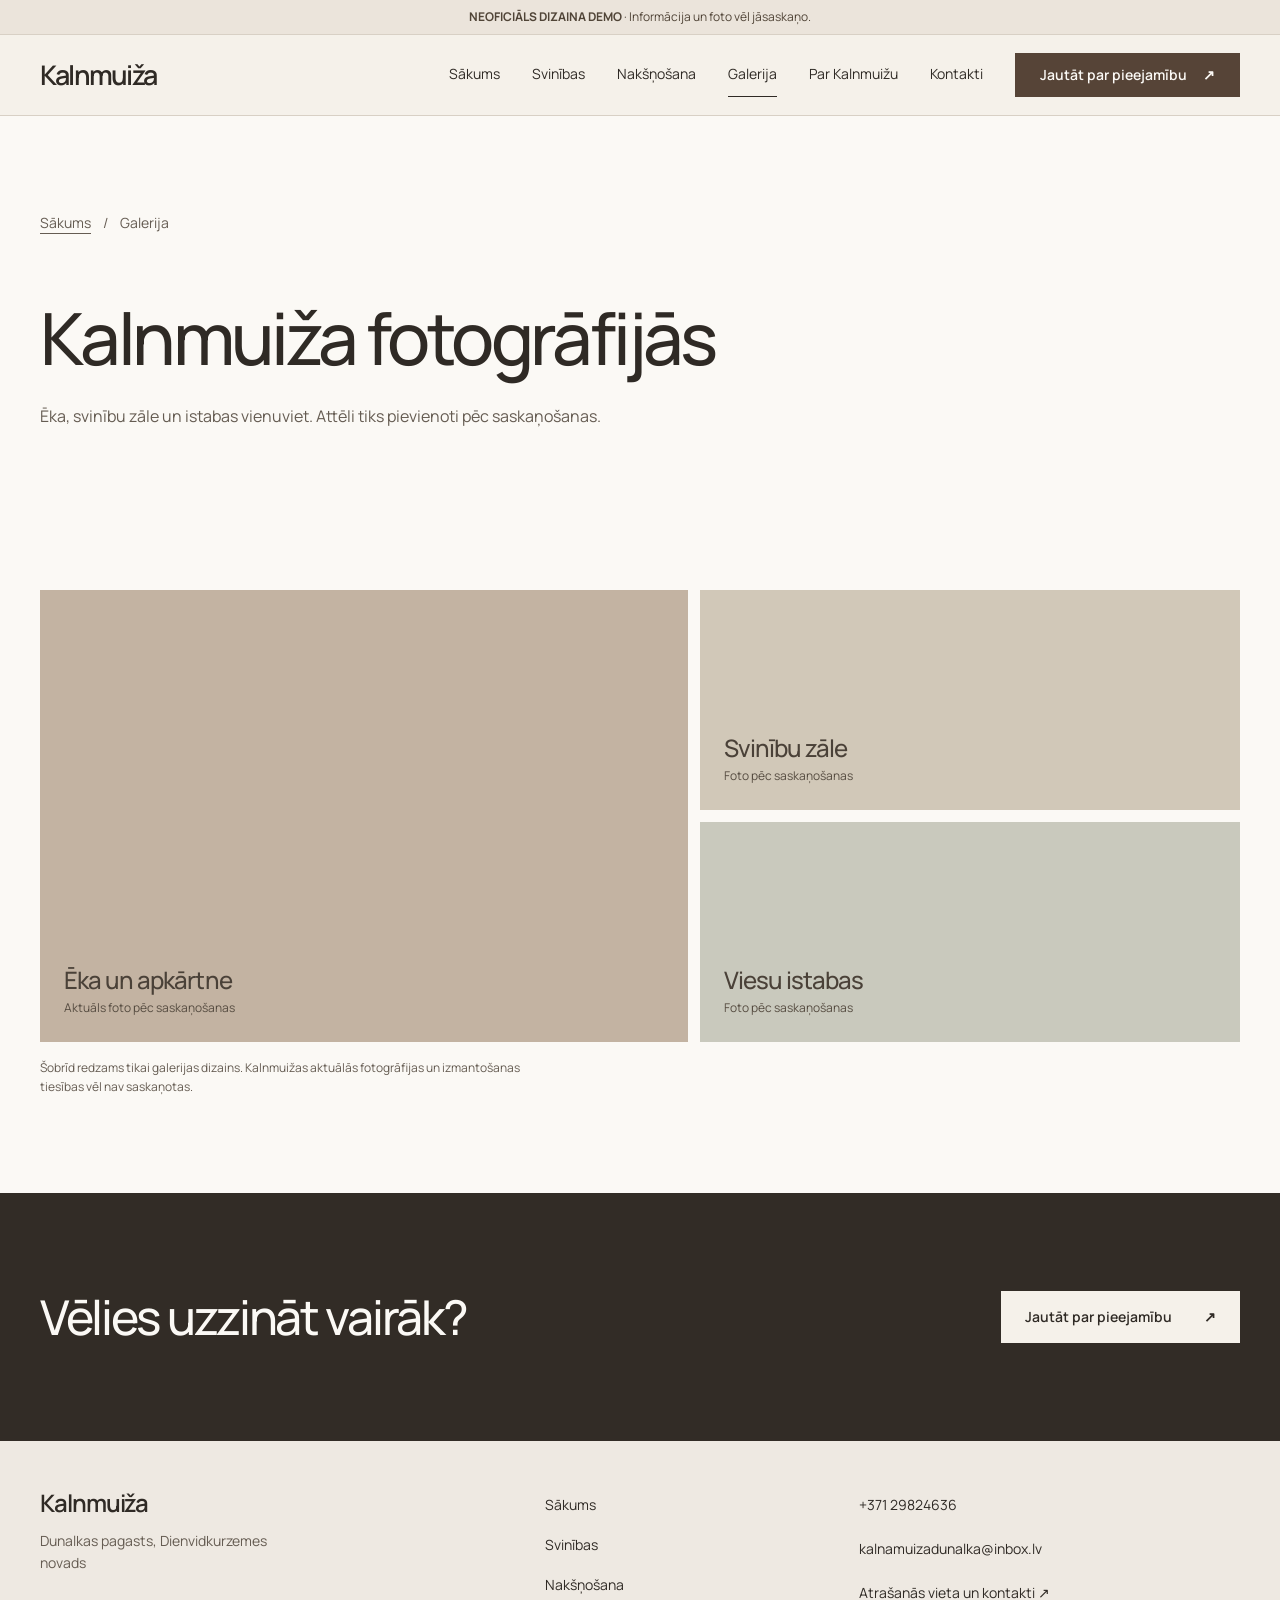
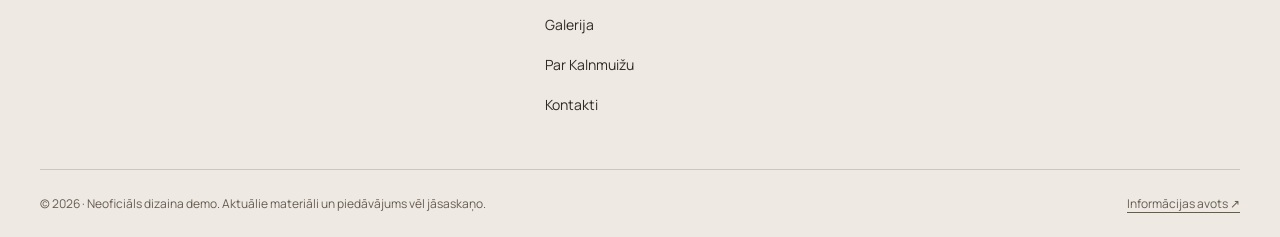
==== galerija.html @ 9407fae7 "feat: add clear Kalnmuiza galerija.html interior page" ====
<!doctype html>
<html lang="lv">
<head>
  <meta charset="utf-8">
  <meta name="viewport" content="width=device-width, initial-scale=1">
  <meta name="theme-color" content="#f5f1ea">
  <meta name="robots" content="noindex,nofollow">
  <meta name="description" content="Kalnmuižas fotogrāfiju galerijas demo izkārtojums.">
  <title>Galerija | Kalnmuiža — Neoficiāls demo</title>
  <link rel="preconnect" href="https://fonts.googleapis.com">
  <link rel="preconnect" href="https://fonts.gstatic.com" crossorigin>
  <link href="https://fonts.googleapis.com/css2?family=Manrope:wght@400;500;600;700&display=swap" rel="stylesheet">
  <link rel="stylesheet" href="styles.css">
</head>
<body>
  <a class="skip-link" href="#saturs">Pāriet uz saturu</a>
  <div class="demo-banner" role="note"><strong>NEOFICIĀLS DIZAINA DEMO</strong> · Informācija un foto vēl jāsaskaņo.</div>
  <header class="header">
    <div class="wrap header-in">
      <a class="brand" href="index.html" aria-label="Kalnmuiža — sākumlapa"><span class="brand-wordmark">Kalnmuiža</span></a>
      <nav class="header-nav" aria-label="Galvenā navigācija">
        <ul>
          <li><a href="index.html">Sākums</a></li>
          <li><a href="svinibas.html">Svinības</a></li>
          <li><a href="naksnosana.html">Nakšņošana</a></li>
          <li><a href="galerija.html" aria-current="page">Galerija</a></li>
          <li><a href="index.html#par-vietu">Par Kalnmuižu</a></li>
          <li><a href="kontakti.html">Kontakti</a></li>
          <li><a class="nav-contact" href="kontakti.html">Jautāt par pieejamību <span aria-hidden="true">↗</span></a></li>
        </ul>
      </nav>
      <div class="mobile-actions">
        <a class="mobile-call" href="tel:+37129824636" aria-label="Zvanīt uz Kalnmuižu">Zvanīt ↗</a>
        <details class="menu">
          <summary aria-label="Atvērt navigācijas izvēlni">Izvēlne</summary>
          <nav class="mobile-links" aria-label="Mobilā navigācija">
            <ul><li><a href="index.html">Sākums</a></li><li><a href="svinibas.html">Svinības</a></li><li><a href="naksnosana.html">Nakšņošana</a></li><li><a href="galerija.html" aria-current="page">Galerija</a></li><li><a href="index.html#par-vietu">Par Kalnmuižu</a></li><li><a href="kontakti.html">Kontakti</a></li></ul>
          </nav>
        </details>
      </div>
    </div>
  </header>
  <main id="saturs">
    <section class="page-intro" aria-labelledby="gallery-title"><div class="wrap">
      <nav class="breadcrumbs" aria-label="Lapas ceļš"><a href="index.html">Sākums</a><span aria-hidden="true">/</span><span aria-current="page">Galerija</span></nav>
      <h1 id="gallery-title">Kalnmuiža fotogrāfijās</h1>
      <p>Ēka, svinību zāle un istabas vienuviet. Attēli tiks pievienoti pēc saskaņošanas.</p>
    </div></section>
    <section class="section photo-gallery-page" aria-label="Galerijas izkārtojums"><div class="wrap">
      <div class="page-gallery-grid">
        <figure class="gallery-frame gallery-frame--large"><figcaption><strong>Ēka un apkārtne</strong><span>Aktuāls foto pēc saskaņošanas</span></figcaption></figure>
        <figure class="gallery-frame gallery-frame--hall"><figcaption><strong>Svinību zāle</strong><span>Foto pēc saskaņošanas</span></figcaption></figure>
        <figure class="gallery-frame gallery-frame--rooms"><figcaption><strong>Viesu istabas</strong><span>Foto pēc saskaņošanas</span></figcaption></figure>
      </div>
      <p class="gallery-note">Šobrīd redzams tikai galerijas dizains. Kalnmuižas aktuālās fotogrāfijas un izmantošanas tiesības vēl nav saskaņotas.</p>
    </div></section>
    <section class="home-final" aria-label="Saziņa par pieejamību">
      <div class="wrap home-final-inner">
        <h2 class="heading">Vēlies uzzināt vairāk?</h2>
        <a class="cta" href="kontakti.html">Jautāt par pieejamību <span aria-hidden="true">↗</span></a>
      </div>
    </section>
  </main>
  <footer class="site-footer">
    <div class="wrap">
      <div class="footer">
        <div class="footer-brand"><strong>Kalnmuiža</strong><span>Dunalkas pagasts, Dienvidkurzemes novads</span></div>
        <nav class="footer-nav" aria-label="Kājenes navigācija">
          <ul><li><a href="index.html">Sākums</a></li><li><a href="svinibas.html">Svinības</a></li><li><a href="naksnosana.html">Nakšņošana</a></li><li><a href="galerija.html" aria-current="page">Galerija</a></li><li><a href="index.html#par-vietu">Par Kalnmuižu</a></li><li><a href="kontakti.html">Kontakti</a></li></ul>
        </nav>
        <div class="footer-info">
          <a href="tel:+37129824636">+371 29824636</a>
          <a href="mailto:kalnamuizadunalka@inbox.lv">kalnamuizadunalka@inbox.lv</a>
          <a href="kontakti.html">Atrašanās vieta un kontakti ↗</a>
        </div>
      </div>
      <div class="legal-row"><span>© 2026 · Neoficiāls dizaina demo. Aktuālie materiāli un piedāvājums vēl jāsaskaņo.</span><a href="https://www.dienvidkurzeme.travel/visainfo/item/aizputes-apkartne/naktsmitnes-aizpute/viesu-nams-kalnmuiza-3/" target="_blank" rel="noopener noreferrer">Informācijas avots ↗</a></div>
    </div>
  </footer>
  <script>
  (() => {
    const menu=document.querySelector('.menu');
    if(!menu)return;
    menu.querySelectorAll('a').forEach(a=>a.addEventListener('click',()=>{menu.open=false;}));
    document.addEventListener('keydown',e=>{if(e.key==='Escape'&&menu.open){menu.open=false;menu.querySelector('summary')?.focus();}});
    document.addEventListener('click',e=>{if(menu.open&&!menu.contains(e.target))menu.open=false;});
  })();
  </script>
</body>
</html>
---- styles.css ----
/* KESTREL VISUAL DIRECTION v1.1 — Kalnmuiža project-specific design system.
     LOCKED: Heritage Editorial, KARLE-inspired full-width hero, primary CTA.
     Type: 72/48/30/16 desktop, 40/32/24/16 mobile.
     Spacing: 4/8 px base, 1280 px container, 40/20 px gutters, 96/64 px sections.
     One coherent cascade, not incremental override patches. */
  :root {
    --cream:#f5f1ea;
    --paper:#fbf9f5;
    --stone:#ded4c7;
    --ink:#2f2a25;
    --muted:#655c52;
    --brown:#564437;
    --line:#d8d0c5;
    --forest:#40473e;
    --heading-font:"Manrope",Arial,Helvetica,sans-serif;
    --sans:"Manrope",Arial,Helvetica,sans-serif;
    --container:1280px;
    --page-pad:40px;
    --section-pad:96px;
    --h1:72px;
    --h2:48px;
    --h3:30px;
    --body:16px;
    --secondary:14px;
    --label:12px;
    --s1:4px;--s2:8px;--s3:12px;--s4:16px;
    --s6:24px;--s8:32px;--s10:40px;--s12:48px;
    --s16:64px;--s20:80px;--s24:96px;--s30:120px;
    --header-height:80px;
  }

  /* Foundations */
  *,*::before,*::after {box-sizing:border-box;}
  html {scroll-behavior:smooth;}
  body {margin:0;background:var(--cream);color:var(--ink);font:400 var(--body)/1.6 var(--sans);-webkit-font-smoothing:antialiased;}
  h1,h2,h3,p,figure {margin:0;}
  a {color:inherit;text-decoration:none;}
  button,summary {font:inherit;}
  a:focus-visible,summary:focus-visible {outline:2px solid #b08c66;outline-offset:4px;}
  ::selection {background:#decbb5;color:var(--ink);}
  .wrap {width:100%;max-width:var(--container);margin-inline:auto;padding-inline:var(--page-pad);}
  .section {padding-block:var(--section-pad);}
  main section[id] {scroll-margin-top:calc(var(--header-height) + var(--s4));}
  .skip-link {position:fixed;top:-100px;left:var(--s4);z-index:50;background:var(--paper);padding:var(--s3) var(--s4);font-size:var(--secondary);}
  .skip-link:focus {top:var(--s4);}
  .demo-banner {padding:var(--s2) var(--s4);text-align:center;background:#ebe4db;color:#504437;border-bottom:1px solid var(--line);font-size:12px;line-height:1.5;letter-spacing:0;}

  /* Header: clear logo, compact nav, one main action. */
  .header {position:sticky;top:0;z-index:15;background:var(--cream);border-bottom:1px solid var(--line);}
  .header-in {min-height:var(--header-height);display:flex;align-items:center;justify-content:space-between;gap:var(--s6);}
  .brand {display:inline-flex;align-items:center;min-width:0;flex-shrink:0;}
  .brand-wordmark {font:600 27px/1.1 var(--heading-font);letter-spacing:-.065em;white-space:nowrap;}
  .header-nav {font-size:var(--secondary);}
  .header-nav ul {display:flex;align-items:center;gap:var(--s8);list-style:none;margin:0;padding:0;}
  .header-nav li {display:flex;align-items:center;}
  .header-nav a {display:inline-flex;align-items:center;min-height:44px;white-space:nowrap;border-bottom:1px solid transparent;}
  .header-nav a:not(.nav-contact):hover,.header-nav a[aria-current="page"] {border-bottom-color:var(--ink);}
  .header-nav .header-phone {font-size:13px;}
  .nav-contact {padding:var(--s2) var(--s6);gap:var(--s4);border:1px solid var(--brown)!important;background:var(--brown);color:var(--paper);font-weight:600;transition:background .18s,color .18s;}
  .nav-contact:hover {color:var(--paper);background:var(--ink);border-color:var(--ink)!important;}
  .mobile-actions {display:none;align-items:center;gap:var(--s2);}
  .mobile-call {display:inline-flex;align-items:center;justify-content:center;min-height:44px;padding:var(--s2) var(--s3);background:var(--brown);color:var(--paper);font-size:var(--secondary);font-weight:600;}
  .menu {display:none;position:relative;}
  .menu summary {display:flex;align-items:center;min-height:44px;padding:var(--s2) var(--s3);font-size:var(--secondary);list-style:none;border:1px solid var(--line);cursor:pointer;}
  .menu summary::-webkit-details-marker {display:none;}
  .mobile-links {position:absolute;top:calc(100% + var(--s2));right:0;width:min(260px,calc(100vw - 40px));background:var(--paper);border:1px solid var(--line);box-shadow:0 16px 32px #2f2a2522;padding:var(--s2);}
  .mobile-links ul,.footer-nav ul {list-style:none;margin:0;padding:0;}
  .mobile-links a {display:flex;align-items:center;min-height:44px;padding:var(--s2) var(--s3);font-size:var(--secondary);}
  .mobile-links a:hover {background:var(--cream);}

  /* Hero: KARLE-inspired strong full-bleed composition, but warm Kalnmuiža heritage character. */
  .hero {position:relative;display:flex;align-items:flex-end;min-height:clamp(590px,78svh,790px);overflow:hidden;background:#49433b;color:#fffaf1;}
  .hero-inner {padding-block:var(--s24) var(--s30);}
  .hero-copy {max-width:720px;}
  .hero-kicker {margin-bottom:var(--s6);font-size:var(--secondary);line-height:1.5;letter-spacing:.02em;color:#e6dbcf;}
  .hero h1 {max-width:780px;margin-bottom:var(--s8);font:500 var(--h1)/1.09 var(--heading-font);letter-spacing:-.05em;text-wrap:balance;}
  .cta {display:inline-flex;align-items:center;justify-content:space-between;gap:var(--s8);min-height:52px;padding:var(--s3) var(--s6);background:var(--cream);color:var(--ink);font-size:var(--secondary);font-weight:600;transition:background .18s;}
  .cta:hover {background:#e4d6c6;}
  .hero-photo-label {position:absolute;right:var(--page-pad);bottom:var(--s6);max-width:270px;text-align:right;font-size:var(--label);line-height:1.5;color:#e9ded0;}
  .hero-photo-label span {display:block;margin-bottom:var(--s1);font-size:var(--label);font-weight:600;letter-spacing:.04em;}

  /* Shared typography */
  .heading {font:500 var(--h2)/1.16 var(--heading-font);letter-spacing:-.048em;text-wrap:balance;}
  .eyebrow {font-size:var(--label);line-height:1.4;letter-spacing:.05em;font-weight:600;color:#765d47;}
  .body-copy {max-width:65ch;font-size:var(--body);line-height:1.65;color:var(--muted);}

  /* About: short editorial introduction with independent left label and story. */
  .about {display:grid;grid-template-columns:minmax(160px,.32fr) minmax(0,1fr);gap:var(--s16);align-items:start;}
  .about-section {background:#ede8e0;}
  .about-label {padding-top:var(--s2);}
  .about-link {margin-top:var(--s6);}

  .about-copy {max-width:720px;}
  .about .heading {margin-bottom:var(--s6);}
  .small-rule {display:none;}

  /* Services: KARLE-inspired editorial row cadence; no decorative cards. */
  .places {background:var(--paper);}
  .places-head {margin-bottom:var(--s12);}
  .places-head .heading {max-width:800px;}
  .feature {display:grid;grid-template-columns:minmax(0,1.14fr) minmax(0,.86fr);gap:var(--s16);align-items:center;padding-block:var(--s12);border-top:1px solid var(--line);}
  .feature--reversed {grid-template-columns:minmax(0,.86fr) minmax(0,1.14fr);border-bottom:1px solid var(--line);}
  .feature--reversed .feature-media {grid-column:2;grid-row:1;}
  .feature--reversed .feature-copy {grid-column:1;grid-row:1;}
  .feature-media {position:relative;min-width:0;aspect-ratio:1.54;background:#cfc1ae;}
  .feature--reversed .feature-media {aspect-ratio:1.50;background:#d4cfc5;}
  .feature-media .placeholder {position:absolute;left:var(--s8);bottom:var(--s8);max-width:calc(100% - 64px);text-align:left;color:#584c40;}
  .feature-media .placeholder strong {display:block;margin-bottom:var(--s2);font:500 var(--h3)/1.2 var(--heading-font);letter-spacing:-.035em;}
  .feature-media .placeholder small {display:block;font-size:var(--label);line-height:1.5;color:#665c51;}
  .feature-copy {max-width:490px;}
  .feature-copy h3 {margin-bottom:var(--s4);font:600 var(--h3)/1.22 var(--heading-font);letter-spacing:-.035em;}
  .feature-copy p {max-width:56ch;font-size:var(--body);line-height:1.65;color:var(--muted);}
  .feature--last {display:grid;grid-template-columns:minmax(0,.94fr) minmax(0,1.06fr);margin-top:var(--s12);background:#ebe4d9;align-items:stretch;}
  .feature--last .feature-copy {align-self:center;padding:var(--s16);max-width:none;}
  .feature--last .feature-media {min-height:350px;aspect-ratio:auto;background:#c8c8b8;}
  .feature--last .feature-media .placeholder strong {color:#4d5146;}
  .feature--last .feature-media .placeholder small {color:#5f6358;}

  /* Location: no decorative duplicate location statement. */
  .where {background:#e6ded1;padding-block:var(--section-pad);}
  .where-grid {display:grid;grid-template-columns:minmax(0,.9fr) minmax(0,1.1fr);align-items:center;gap:var(--s16);}
  .where-copy {min-width:0;max-width:530px;}
  .where-map {min-width:0;}
  .where-map-frame {position:relative;aspect-ratio:1.5;min-height:320px;background:#d3c9bb;overflow:hidden;}
  .where-map-frame iframe {display:block;position:absolute;inset:0;width:100%;height:100%;border:0;}
  .where-map-note {margin-top:var(--s2);font-size:var(--label);line-height:1.5;color:var(--muted);}
  .where .heading {margin:var(--s3) 0 var(--s6);}
  .where-description {max-width:65ch;margin-bottom:var(--s6);font-size:var(--body);line-height:1.65;color:var(--muted);}
  .detail-link {display:inline-flex;align-items:center;min-height:44px;gap:var(--s4);border-bottom:1px solid #86735f;font-size:var(--secondary);font-weight:600;}
  .detail-link:hover {border-bottom-color:var(--ink);}

  /* Contact and independent footer — unmistakable next action. */
  .contact {padding:var(--section-pad) 0;background:#322c26;color:#f8f3e9;}
  .contact-grid {display:grid;grid-template-columns:minmax(0,1.1fr) minmax(0,.9fr);gap:var(--s20);align-items:start;}
  .contact .eyebrow {display:block;margin-bottom:var(--s6);color:#dbc4ae;}
  .contact .heading {max-width:560px;margin-bottom:var(--s6);}
  .contact p {max-width:52ch;color:#d5c9bc;font-size:var(--body);line-height:1.7;}
  .contact-way {display:flex;flex-direction:column;align-items:flex-start;gap:var(--s6);padding-top:var(--s6);}
  .contact-label {font-size:var(--label);text-transform:uppercase;letter-spacing:.09em;color:#d5c9bc;}
  .phone {display:inline-flex;gap:var(--s6);align-items:center;font:500 32px/1.2 var(--heading-font);letter-spacing:-.035em;padding-bottom:var(--s3);border-bottom:1px solid #ac9885;}
  .phone:hover {color:#e9d4bd;}
  .contact-secondary {display:flex;flex-wrap:wrap;gap:var(--s6);font-size:var(--secondary);}
  .contact-secondary a {text-decoration:underline;text-underline-offset:5px;}
  .site-footer {padding:var(--s16) 0 var(--s6);background:#eee9e2;color:var(--ink);}
  .footer {display:grid;grid-template-columns:minmax(0,1.2fr) minmax(0,.7fr) minmax(0,1fr);gap:var(--s12);padding-bottom:var(--s12);font-size:var(--secondary);}
  .footer-brand,.footer-info {display:flex;flex-direction:column;gap:var(--s3);min-width:0;}
  .footer-brand strong {font:600 24px/1.2 var(--heading-font);letter-spacing:-.045em;}
  .footer-brand span {max-width:27ch;color:var(--muted);line-height:1.6;}
  .footer-nav ul {display:flex;flex-direction:column;gap:var(--s2);}
  .footer-nav a,.footer-info a {display:inline-flex;align-items:center;min-height:32px;text-decoration:none;}
  .footer-nav a:hover,.footer-info a:hover {text-decoration:underline;text-underline-offset:4px;}
  .footer-info {font-size:var(--secondary);overflow-wrap:anywhere;}
  .legal-row {display:flex;align-items:start;justify-content:space-between;gap:var(--s6);padding-top:var(--s6);border-top:1px solid #d0c5b8;color:var(--muted);font-size:var(--label);line-height:1.6;}
  .legal-row a {text-decoration:underline;text-underline-offset:4px;white-space:nowrap;}

  /* Tablet: keep usable nav and balanced columns. */
  @media(max-width:1120px) {
    .header-nav {display:none;}
    .mobile-actions,.menu {display:flex;}
  }
  @media(max-width:1024px) {
    :root {--page-pad:32px;}
    .feature,.feature--reversed {gap:var(--s12);}
    .contact-grid {gap:var(--s12);}
  }
  @media(max-width:860px) {
    .about {grid-template-columns:1fr;gap:var(--s6);}
    .feature,.feature--reversed {grid-template-columns:1fr;gap:var(--s6);}
    .feature--reversed .feature-media,.feature--reversed .feature-copy {grid-column:auto;grid-row:auto;}
    .feature-media,.feature--reversed .feature-media {aspect-ratio:1.5;}
    .feature--last {grid-template-columns:1fr;}
    .feature--last .feature-copy {grid-row:2;padding:var(--s8);}
    .feature--last .feature-media {grid-row:1;min-height:0;aspect-ratio:1.5;}
    .contact-grid {grid-template-columns:1fr;gap:var(--s12);}
    .where-grid {grid-template-columns:1fr;gap:var(--s8);}
    .where-copy {max-width:650px;}
    .footer {grid-template-columns:repeat(2,minmax(0,1fr));}
    .footer-brand {grid-column:1/-1;}
    .hero-photo-label {right:var(--page-pad);}
  }
  /* Mobile gets its own typography, gutter and section rhythm. */
  @media(max-width:760px) {
    :root {--page-pad:20px;--section-pad:64px;--h1:40px;--h2:32px;--h3:24px;--header-height:72px;}
    .header-in {min-height:var(--header-height);gap:var(--s2);}
    .brand {gap:var(--s2);}
    .brand-wordmark {font-size:24px;}
    .hero {display:flex;flex-direction:column;align-items:stretch;justify-content:center;min-height:clamp(510px,73svh,680px);}
    .hero-inner {padding-block:var(--s24) var(--s12);}
    .hero h1 {max-width:560px;margin-bottom:var(--s6);}
    .hero-kicker {margin-bottom:var(--s4);}
    .hero-photo-label {position:static;max-width:none;padding:0 var(--page-pad) var(--s6);text-align:left;font-size:11px;}
    .hero-photo-label span {display:inline;margin-right:var(--s2);}
    .about {gap:var(--s6);}
    .places-head {margin-bottom:var(--s8);}
    .feature,.feature--reversed {gap:var(--s6);padding-block:var(--s8);margin-bottom:0;}
    .feature-media,.feature--reversed .feature-media {aspect-ratio:1.25;}
    .feature-media .placeholder {left:var(--s6);bottom:var(--s6);max-width:calc(100% - 48px);}
    .feature--last {margin-top:var(--s8);}
    .feature--last .feature-copy {padding:var(--s6);}
    .feature--last .feature-media {aspect-ratio:1.25;}
    .where .heading {margin-block:var(--s3) var(--s6);}
    .where-map-frame {min-height:260px;aspect-ratio:4/3;}
    .contact-way {gap:var(--s4);padding-top:0;}
    .footer {gap:var(--s8);}
    .legal-row {flex-direction:column;gap:var(--s3);}
  }
  @media(max-width:420px) {
    .brand-wordmark {font-size:21px;}
    .mobile-call,.menu summary {font-size:13px;padding-inline:var(--s2);}
    .phone {font-size:30px;}
  }
  @media(max-width:350px) {
    .brand-wordmark {font-size:20px;}
  }
  @media(prefers-reduced-motion:reduce) {
    html {scroll-behavior:auto;}
    *,*::before,*::after {transition:none!important;animation:none!important;}
  }


.feature-more {margin-top:var(--s6);}

/* Svinības — KARLE editorial principles, Kalnmuiža's own warm historical identity.
   Full-width photography-led composition (honest placeholder until licensed photos),
   quiet information strip, alternating large editorial layouts. No cards or gimmicks. */
.celebration-hero {
  position:relative; display:flex; align-items:flex-end;
  min-height:clamp(540px,76svh,780px);
  background:#4a4239; color:var(--paper); overflow:hidden;
}
.celebration-hero-inner {
  position:relative;display:flex;align-items:flex-end;justify-content:space-between;
  width:100%;gap:var(--s16);padding-top:var(--s30);padding-bottom:var(--s24);
}
.celebration-hero-content {max-width:800px;}
.celebration-hero .eyebrow {display:block;margin-bottom:var(--s6);color:#e1d5c5;letter-spacing:.09em;text-transform:uppercase;}
.celebration-hero h1 {
  max-width:760px;font:500 var(--h1)/1.1 var(--heading-font);letter-spacing:-.05em;
  text-wrap:balance;
}
.celebration-hero .celebration-cta {
  display:inline-flex;align-items:center;justify-content:space-between;
  min-height:52px;gap:var(--s8);margin-top:var(--s10);
  padding:var(--s3) var(--s6);border:1px solid var(--cream);background:var(--cream);
  font-size:var(--secondary);font-weight:600;color:var(--ink);
  transition:color .18s,background .18s;
}
.celebration-hero .celebration-cta:hover {background:#e4d6c6;border-color:#e4d6c6;}
.celebration-hero .celebration-cta:focus-visible {outline:2px solid #fffaf1;outline-offset:4px;}
.celebration-photo-label {
  flex:0 0 205px;max-width:205px;align-self:flex-end;
  padding-bottom:var(--s1);font-size:var(--label);line-height:1.5;text-align:right;color:#ddd0bf;
}
.celebration-photo-label strong {
  display:block;margin-bottom:var(--s1);font-size:var(--label);
  font-weight:600;letter-spacing:.08em;text-transform:uppercase;
}
/* Only verified generic categories; do not imply unconfirmed booking facilities. */
.celebration-spaces {background:var(--paper);}
.celebration-spaces-head {margin-bottom:var(--s16);}
.celebration-spaces-head .eyebrow {display:block;margin-bottom:var(--s3);}
.celebration-spaces-head .heading {max-width:720px;}
.celebration-showcase {border-top:1px solid var(--line);}
.celebration-row {
  display:grid;grid-template-columns:minmax(0,1.12fr) minmax(0,.88fr);
  gap:var(--s16);align-items:center;padding:var(--s10) 0;
  border-bottom:1px solid var(--line);
}
.celebration-row--reverse {grid-template-columns:minmax(0,.88fr) minmax(0,1.12fr);}
.celebration-row--reverse .celebration-image {grid-column:2;grid-row:1;}
.celebration-row--reverse .celebration-copy {grid-column:1;grid-row:1;}
.celebration-image {
  position:relative;aspect-ratio:1.55;overflow:hidden;min-width:0;
  background:#cec0af;
}
.celebration-row--reverse .celebration-image {aspect-ratio:1.48;background:#c9c3b8;}
.celebration-image-note {
  position:absolute;bottom:var(--s6);left:var(--s6);
  max-width:calc(100% - 48px);font-size:var(--label);
  line-height:1.5;color:#564a3e;
}
.celebration-copy {max-width:460px;}
.celebration-copy h3 {font:600 var(--h3)/1.2 var(--heading-font);letter-spacing:-.035em;margin-bottom:var(--s4);}
.celebration-copy p {font-size:var(--body);line-height:1.65;max-width:48ch;color:var(--muted);}
.celebration-source {margin-top:var(--s6);font-size:var(--label);line-height:1.65;color:var(--muted);}
.celebration-source a {text-decoration:underline;text-underline-offset:4px;}

@media(max-width:1024px) {
  .celebration-hero-inner {gap:var(--s8);}
  .celebration-row,.celebration-row--reverse {gap:var(--s12);}
}
@media(max-width:860px) {
  .celebration-row,.celebration-row--reverse {grid-template-columns:1fr;gap:var(--s6);}
  .celebration-row--reverse .celebration-image,.celebration-row--reverse .celebration-copy {grid-column:auto;grid-row:auto;}
  .celebration-image,.celebration-row--reverse .celebration-image {aspect-ratio:1.6;}
  .celebration-copy {max-width:640px;}
}
@media(max-width:760px) {
  .celebration-hero {min-height:0;}
  .celebration-hero-inner {display:block;padding-top:var(--s30);padding-bottom:var(--s16);}
  .celebration-hero .eyebrow {margin-bottom:var(--s4);}
  .celebration-hero .celebration-cta {margin-top:var(--s8);}
  .celebration-photo-label {max-width:none;margin-top:var(--s24);text-align:left;}
  .celebration-photo-label strong {display:inline;margin-right:var(--s2);}
  .celebration-spaces-head {margin-bottom:var(--s8);}
  .celebration-row,.celebration-row--reverse {padding:var(--s6) 0;gap:var(--s6);}
  .celebration-image,.celebration-row--reverse .celebration-image {aspect-ratio:1.33;}
}

/* Gallery: three editorial image locations, never substitute unlicensed imagery. */
.photo-gallery {background:var(--cream);}
.gallery-head {display:flex;align-items:end;justify-content:space-between;gap:var(--s12);margin-bottom:var(--s12);}
.gallery-head .heading {max-width:760px;}
.gallery-head p {max-width:32ch;font-size:var(--secondary);line-height:1.7;color:var(--muted);}
.gallery-grid {display:grid;grid-template-columns:minmax(0,1.2fr) minmax(0,1fr);grid-template-rows:200px 200px;gap:var(--s3);}
.gallery-frame {position:relative;margin:0;min-width:0;overflow:hidden;background:#d0c4b5;}
.gallery-frame--large {grid-row:1 / span 2;background:#c3b3a2;}
.gallery-frame--hall {background:#d1c8b8;}
.gallery-frame--rooms {background:#c9c9bd;}
.gallery-frame figcaption {position:absolute;bottom:var(--s6);left:var(--s6);right:var(--s6);display:flex;flex-direction:column;gap:var(--s1);}
.gallery-frame figcaption strong {font:500 24px/1.25 var(--heading-font);letter-spacing:-.04em;color:#4a4138;}
.gallery-frame figcaption span {font-size:var(--label);line-height:1.55;color:#564c41;}
.gallery-note {margin-top:var(--s4);max-width:72ch;font-size:var(--label);line-height:1.65;color:var(--muted);}
@media(max-width:860px) {
  .gallery-head {display:block;}
  .gallery-head p {margin-top:var(--s4);max-width:60ch;}
}
@media(max-width:760px) {
  .gallery-head {margin-bottom:var(--s8);}
  .gallery-grid {grid-template-columns:repeat(2,minmax(0,1fr));grid-template-rows:auto;gap:var(--s2);}
  .gallery-frame {aspect-ratio:1 / 1;min-height:0;}
  .gallery-frame--large {grid-column:1 / -1;grid-row:auto;aspect-ratio:1.55;}
  .gallery-frame figcaption {bottom:var(--s4);left:var(--s4);right:var(--s4);}
  .gallery-frame figcaption strong {font-size:18px;}
  .gallery-frame figcaption span {font-size:11px;}
}

/* Celebrations: pre-inquiry details instead of invented price lists or amenities. */
.celebration-planning {background:#ece7df;}
.celebration-planning-grid {display:grid;grid-template-columns:minmax(0,.82fr) minmax(0,1.18fr);gap:var(--s16);align-items:start;}
.celebration-planning .eyebrow {display:block;margin-bottom:var(--s3);}
.celebration-planning .heading {max-width:550px;}
.celebration-planning-content p {max-width:60ch;font-size:var(--body);line-height:1.7;color:var(--muted);}
.celebration-planning-links {display:flex;align-items:center;flex-wrap:wrap;gap:var(--s8);margin-top:var(--s8);}
.celebration-gallery-link {font-weight:400;color:var(--muted);}
@media(max-width:860px) {
  .celebration-planning-grid {grid-template-columns:1fr;gap:var(--s8);}
}
@media(max-width:760px) {
  .celebration-planning-links {align-items:flex-start;flex-direction:column;gap:var(--s3);margin-top:var(--s6);}
}


/* KARLE-inspired multi-page architecture — concise homepage and purposeful detail pages. */
.page-intro {background:var(--paper);padding-block:var(--s24) var(--s16);}
.breadcrumbs {display:flex;gap:var(--s3);align-items:center;margin-bottom:var(--s16);font-size:var(--secondary);color:var(--muted);}
.breadcrumbs a {text-decoration:underline;text-underline-offset:5px;}
.page-intro h1 {font:500 var(--h1)/1.1 var(--heading-font);letter-spacing:-.05em;max-width:940px;text-wrap:balance;}
.page-intro p {margin-top:var(--s6);max-width:63ch;font-size:var(--body);line-height:1.75;color:var(--muted);}
.home-hero {min-height:clamp(520px,73svh,740px);}
.home-hero .hero-inner {padding-bottom:var(--s24);}
.home-hero .hero-copy {max-width:780px;}
.home-hero .hero h1 {margin-bottom:var(--s8);}
.home-offerings {background:var(--paper);}
.section-centered {text-align:center;max-width:860px;margin-inline:auto;margin-bottom:var(--s16);}
.section-centered .heading {margin-inline:auto;}
.offering-list {border-top:1px solid var(--line);}
.offering-row {display:grid;grid-template-columns:80px minmax(0,.85fr) minmax(0,1.15fr) 230px;gap:var(--s6);align-items:center;padding:var(--s8) 0;border-bottom:1px solid var(--line);}
.offering-symbol {display:flex;align-items:center;justify-content:flex-start;color:var(--brown);}
.offering-symbol svg {width:30px;height:30px;stroke-width:1.5;}
.offering-row h3 {font:600 var(--h3)/1.25 var(--heading-font);letter-spacing:-.035em;}
.offering-row p {color:var(--muted);font-size:var(--body);line-height:1.65;max-width:47ch;}
.offering-row .detail-link {justify-self:end;white-space:nowrap;}
.home-story {background:#ebe5dc;}
.home-story-inner {display:grid;grid-template-columns:minmax(0,1fr) minmax(0,1fr);gap:var(--s16);align-items:start;}
.home-story-inner p {color:var(--muted);font-size:var(--body);line-height:1.75;max-width:58ch;}
.home-story .detail-link {margin-top:var(--s6);}
.home-final {background:#322c26;color:var(--paper);padding-block:var(--section-pad);}
.home-final-inner {display:flex;align-items:center;justify-content:space-between;gap:var(--s12);}
.home-final .heading {max-width:690px;}
.home-final .cta {flex-shrink:0;}
.room-guide {background:var(--paper);}
.room-guide .section-centered {margin-bottom:var(--s12);}
.room-guide-points {display:grid;grid-template-columns:repeat(3,minmax(0,1fr));gap:var(--s6);}
.room-guide-point {padding-top:var(--s6);border-top:1px solid var(--line);display:flex;flex-direction:column;align-items:flex-start;gap:var(--s3);}
.room-kind-icon {width:30px;height:30px;color:var(--brown);}
.room-guide-point strong {font-size:var(--body);line-height:1.5;font-weight:600;}
.room-guide-point span {font-size:var(--secondary);color:var(--muted);line-height:1.65;}
.detail-split {display:grid;grid-template-columns:minmax(0,1fr) minmax(0,1fr);gap:var(--s16);align-items:center;}
.detail-photo {aspect-ratio:1.38;display:flex;align-items:flex-end;background:#d1c4b4;padding:var(--s8);font-size:var(--secondary);color:#574c40;}
.detail-text h2 {margin-bottom:var(--s6);}
.detail-text p {font-size:var(--body);line-height:1.7;color:var(--muted);max-width:56ch;}
.detail-text .detail-link {margin-top:var(--s6);}
.photo-gallery-page {background:var(--paper);}
.gallery-intro {margin-bottom:var(--s12);color:var(--muted);max-width:65ch;font-size:var(--secondary);line-height:1.7;}
.gallery-intro a {text-decoration:underline;}
.page-gallery-grid {display:grid;grid-template-columns:minmax(0,1.2fr) minmax(0,1fr);grid-template-rows:220px 220px;gap:var(--s3);}
.page-gallery-grid .gallery-frame--large {grid-row:1 / span 2;}
.page-gallery-grid .gallery-frame {min-height:0;}
.contacts-page {background:var(--paper);}
.contacts-grid {display:grid;grid-template-columns:minmax(0,.92fr) minmax(0,1.08fr);gap:var(--s16);align-items:start;}
.contacts-main {display:flex;flex-direction:column;align-items:flex-start;gap:var(--s6);}
.contacts-main .phone {color:var(--ink);border-bottom-color:var(--brown);}
.contacts-main .contact-secondary a {color:var(--ink);}
.contacts-main p {font-size:var(--body);color:var(--muted);line-height:1.7;}
.contacts-page .where-map-frame {aspect-ratio:1.25;min-height:340px;}
.site-footer {padding-top:var(--s12);}
@media(max-width:1024px) {
  .offering-row {grid-template-columns:50px minmax(0,.85fr) minmax(0,1.1fr);gap:var(--s4);}
  .offering-row .detail-link {grid-column:2/-1;justify-self:start;margin-top:0;}
  .home-story-inner,.detail-split,.contacts-grid {gap:var(--s8);}
}
@media(max-width:860px) {
  .home-story-inner,.detail-split,.contacts-grid {grid-template-columns:1fr;}
  .home-final-inner {align-items:flex-start;flex-direction:column;}
  .offering-row {grid-template-columns:42px minmax(0,1fr);gap:var(--s3) var(--s4);}
  .offering-row p,.offering-row .detail-link {grid-column:2;justify-self:start;}
  .room-guide-points {gap:var(--s4);}
}
@media(max-width:760px) {
  .page-intro {padding-block:var(--s16) var(--s12);}
  .breadcrumbs {margin-bottom:var(--s8);}
  .page-intro p {margin-top:var(--s4);}
  .section-centered {margin-bottom:var(--s8);}
  .offering-row {padding:var(--s6) 0;}
  .offering-row h3 {font-size:var(--h3);}
  .room-guide-points {grid-template-columns:1fr;gap:var(--s6);}
  .room-guide-point {padding-top:var(--s4);gap:var(--s2);}
  .detail-photo {padding:var(--s6);aspect-ratio:1.35;}
  .page-gallery-grid {grid-template-columns:repeat(2,minmax(0,1fr));grid-template-rows:auto;gap:var(--s2);}
  .page-gallery-grid .gallery-frame--large {grid-column:1/-1;grid-row:auto;aspect-ratio:1.55;}
  .page-gallery-grid .gallery-frame:not(.gallery-frame--large) {aspect-ratio:1;}
  .contacts-page .where-map-frame {min-height:270px;aspect-ratio:4/3;}
  .home-final-inner {gap:var(--s8);}
}
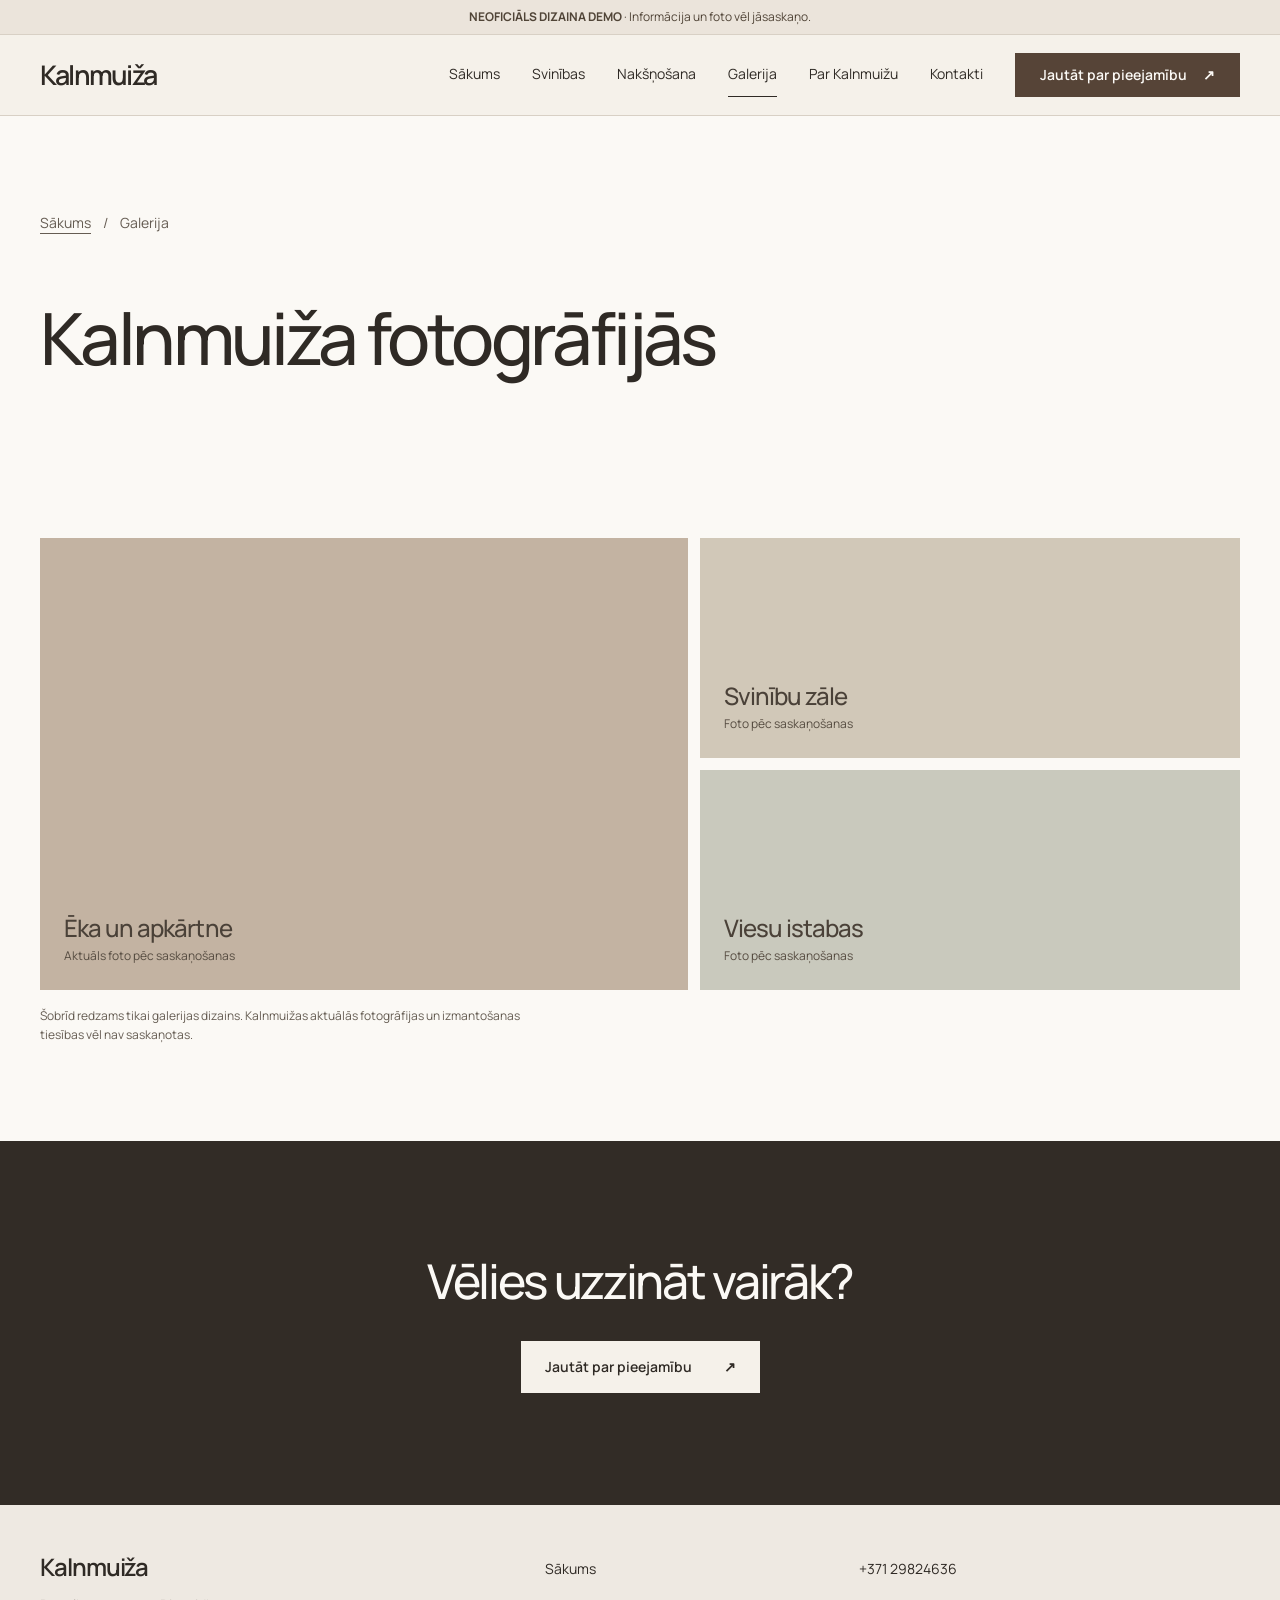
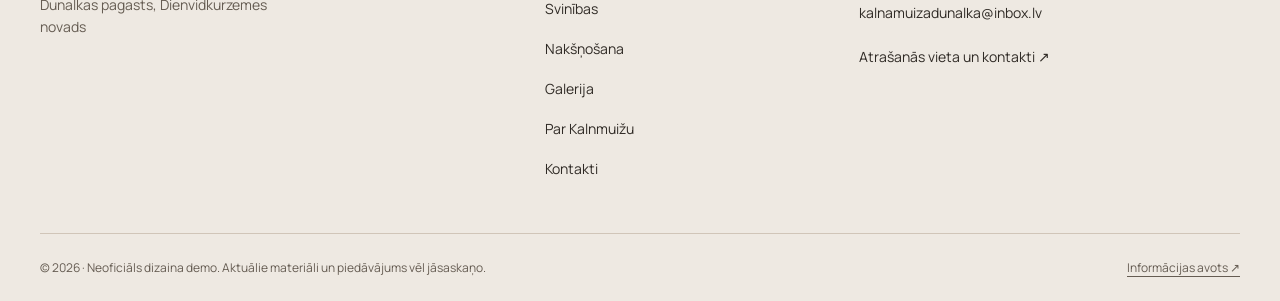
==== commit cd12623c: "design: simplify inner-page headings and complete editorial gallery preview" ====
--- a/galerija.html
+++ b/galerija.html
@@ -24,7 +24,7 @@
           <li><a href="svinibas.html">Svinības</a></li>
           <li><a href="naksnosana.html">Nakšņošana</a></li>
           <li><a href="galerija.html" aria-current="page">Galerija</a></li>
-          <li><a href="index.html#par-vietu">Par Kalnmuižu</a></li>
+          <li><a href="par-kalnmuizu.html">Par Kalnmuižu</a></li>
           <li><a href="kontakti.html">Kontakti</a></li>
           <li><a class="nav-contact" href="kontakti.html">Jautāt par pieejamību <span aria-hidden="true">↗</span></a></li>
         </ul>
@@ -34,7 +34,7 @@
         <details class="menu">
           <summary aria-label="Atvērt navigācijas izvēlni">Izvēlne</summary>
           <nav class="mobile-links" aria-label="Mobilā navigācija">
-            <ul><li><a href="index.html">Sākums</a></li><li><a href="svinibas.html">Svinības</a></li><li><a href="naksnosana.html">Nakšņošana</a></li><li><a href="galerija.html" aria-current="page">Galerija</a></li><li><a href="index.html#par-vietu">Par Kalnmuižu</a></li><li><a href="kontakti.html">Kontakti</a></li></ul>
+            <ul><li><a href="index.html">Sākums</a></li><li><a href="svinibas.html">Svinības</a></li><li><a href="naksnosana.html">Nakšņošana</a></li><li><a href="galerija.html" aria-current="page">Galerija</a></li><li><a href="par-kalnmuizu.html">Par Kalnmuižu</a></li><li><a href="kontakti.html">Kontakti</a></li></ul>
           </nav>
         </details>
       </div>
@@ -44,7 +44,6 @@
     <section class="page-intro" aria-labelledby="gallery-title"><div class="wrap">
       <nav class="breadcrumbs" aria-label="Lapas ceļš"><a href="index.html">Sākums</a><span aria-hidden="true">/</span><span aria-current="page">Galerija</span></nav>
       <h1 id="gallery-title">Kalnmuiža fotogrāfijās</h1>
-      <p>Ēka, svinību zāle un istabas vienuviet. Attēli tiks pievienoti pēc saskaņošanas.</p>
     </div></section>
     <section class="section photo-gallery-page" aria-label="Galerijas izkārtojums"><div class="wrap">
       <div class="page-gallery-grid">
@@ -66,7 +65,7 @@
       <div class="footer">
         <div class="footer-brand"><strong>Kalnmuiža</strong><span>Dunalkas pagasts, Dienvidkurzemes novads</span></div>
         <nav class="footer-nav" aria-label="Kājenes navigācija">
-          <ul><li><a href="index.html">Sākums</a></li><li><a href="svinibas.html">Svinības</a></li><li><a href="naksnosana.html">Nakšņošana</a></li><li><a href="galerija.html" aria-current="page">Galerija</a></li><li><a href="index.html#par-vietu">Par Kalnmuižu</a></li><li><a href="kontakti.html">Kontakti</a></li></ul>
+          <ul><li><a href="index.html">Sākums</a></li><li><a href="svinibas.html">Svinības</a></li><li><a href="naksnosana.html">Nakšņošana</a></li><li><a href="galerija.html" aria-current="page">Galerija</a></li><li><a href="par-kalnmuizu.html">Par Kalnmuižu</a></li><li><a href="kontakti.html">Kontakti</a></li></ul>
         </nav>
         <div class="footer-info">
           <a href="tel:+37129824636">+371 29824636</a>
--- a/styles.css
+++ b/styles.css
@@ -364,20 +364,13 @@
 .home-offerings {background:var(--paper);}
 .section-centered {text-align:center;max-width:860px;margin-inline:auto;margin-bottom:var(--s16);}
 .section-centered .heading {margin-inline:auto;}
-.offering-list {border-top:1px solid var(--line);}
-.offering-row {display:grid;grid-template-columns:80px minmax(0,.85fr) minmax(0,1.15fr) 230px;gap:var(--s6);align-items:center;padding:var(--s8) 0;border-bottom:1px solid var(--line);}
-.offering-symbol {display:flex;align-items:center;justify-content:flex-start;color:var(--brown);}
-.offering-symbol svg {width:30px;height:30px;stroke-width:1.5;}
-.offering-row h3 {font:600 var(--h3)/1.25 var(--heading-font);letter-spacing:-.035em;}
-.offering-row p {color:var(--muted);font-size:var(--body);line-height:1.65;max-width:47ch;}
-.offering-row .detail-link {justify-self:end;white-space:nowrap;}
 .home-story {background:#ebe5dc;}
 .home-story-inner {display:grid;grid-template-columns:minmax(0,1fr) minmax(0,1fr);gap:var(--s16);align-items:start;}
 .home-story-inner p {color:var(--muted);font-size:var(--body);line-height:1.75;max-width:58ch;}
 .home-story .detail-link {margin-top:var(--s6);}
 .home-final {background:#322c26;color:var(--paper);padding-block:var(--section-pad);}
-.home-final-inner {display:flex;align-items:center;justify-content:space-between;gap:var(--s12);}
-.home-final .heading {max-width:690px;}
+.home-final-inner {display:flex;flex-direction:column;align-items:center;justify-content:center;gap:var(--s8);text-align:center;}
+.home-final .heading {max-width:900px;text-align:center;}
 .home-final .cta {flex-shrink:0;}
 .room-guide {background:var(--paper);}
 .room-guide .section-centered {margin-bottom:var(--s12);}
@@ -400,21 +393,13 @@
 .contacts-page {background:var(--paper);}
 .contacts-grid {display:grid;grid-template-columns:minmax(0,.92fr) minmax(0,1.08fr);gap:var(--s16);align-items:start;}
 .contacts-main {display:flex;flex-direction:column;align-items:flex-start;gap:var(--s6);}
-.contacts-main .phone {color:var(--ink);border-bottom-color:var(--brown);}
-.contacts-main .contact-secondary a {color:var(--ink);}
-.contacts-main p {font-size:var(--body);color:var(--muted);line-height:1.7;}
 .contacts-page .where-map-frame {aspect-ratio:1.25;min-height:340px;}
 .site-footer {padding-top:var(--s12);}
 @media(max-width:1024px) {
-  .offering-row {grid-template-columns:50px minmax(0,.85fr) minmax(0,1.1fr);gap:var(--s4);}
-  .offering-row .detail-link {grid-column:2/-1;justify-self:start;margin-top:0;}
   .home-story-inner,.detail-split,.contacts-grid {gap:var(--s8);}
 }
 @media(max-width:860px) {
   .home-story-inner,.detail-split,.contacts-grid {grid-template-columns:1fr;}
-  .home-final-inner {align-items:flex-start;flex-direction:column;}
-  .offering-row {grid-template-columns:42px minmax(0,1fr);gap:var(--s3) var(--s4);}
-  .offering-row p,.offering-row .detail-link {grid-column:2;justify-self:start;}
   .room-guide-points {gap:var(--s4);}
 }
 @media(max-width:760px) {
@@ -422,8 +407,6 @@
   .breadcrumbs {margin-bottom:var(--s8);}
   .page-intro p {margin-top:var(--s4);}
   .section-centered {margin-bottom:var(--s8);}
-  .offering-row {padding:var(--s6) 0;}
-  .offering-row h3 {font-size:var(--h3);}
   .room-guide-points {grid-template-columns:1fr;gap:var(--s6);}
   .room-guide-point {padding-top:var(--s4);gap:var(--s2);}
   .detail-photo {padding:var(--s6);aspect-ratio:1.35;}
@@ -433,3 +416,84 @@
   .contacts-page .where-map-frame {min-height:270px;aspect-ratio:4/3;}
   .home-final-inner {gap:var(--s8);}
 }
+
+
+/* Approved design review: three considered service choices, calm spacing, clear CTAs. */
+.home-offerings {padding-block:128px;}
+.home-offerings .section-centered {margin-bottom:var(--s16);}
+.choice-grid {display:grid;grid-template-columns:1.12fr 1fr 1fr;gap:var(--s4);align-items:stretch;}
+.choice-block {display:flex;flex-direction:column;justify-content:space-between;gap:var(--s16);min-width:0;min-height:335px;padding:var(--s8);background:#efeae3;border:1px solid var(--line);}
+.choice-block:nth-child(2) {background:#f5f1ea;}
+.choice-block:nth-child(3) {background:#e8e5dc;}
+.choice-block--featured {background:#51463c;color:var(--paper);border-color:#51463c;}
+.choice-icon {display:flex;align-items:flex-start;}
+.choice-icon svg {width:32px;height:32px;stroke-width:1.5;flex-shrink:0;}
+.choice-content {display:flex;flex-direction:column;align-items:flex-start;gap:var(--s4);}
+.choice-content h3 {font:600 var(--h3)/1.2 var(--heading-font);letter-spacing:-.035em;}
+.choice-content p {font-size:var(--body);line-height:1.7;max-width:34ch;color:var(--muted);}
+.choice-block--featured p {color:#eee5db;}
+.choice-cta {display:inline-flex;align-items:center;justify-content:space-between;gap:var(--s3);min-height:44px;margin-top:var(--s3);font-size:var(--secondary);font-weight:600;border-bottom:1px solid currentColor;}
+.choice-cta:hover {opacity:.7;}
+.home-story {padding-block:136px;}
+.home-story-inner {gap:var(--s24);}
+.home-story-inner p {max-width:42ch;}
+.gallery-peek {padding-block:128px;background:#f7f4ee;}
+.gallery-peek-grid {display:grid;grid-template-columns:minmax(0,1.3fr) minmax(0,.7fr);gap:var(--s16);align-items:center;}
+.gallery-peek-visual {display:flex;align-items:end;aspect-ratio:1.65;min-height:360px;background:#c7bbaa;padding:var(--s6);color:#51463c;}
+.gallery-peek-visual span {font-size:var(--label);line-height:1.4;}
+.gallery-peek-content {max-width:350px;display:flex;flex-direction:column;align-items:flex-start;gap:var(--s8);}
+.gallery-peek-content .heading {font-size:clamp(34px,3.6vw,48px);}
+.home-final {padding-block:112px;}
+.about-page {background:var(--paper);}
+.about-page-grid {display:grid;grid-template-columns:minmax(0,1fr) minmax(0,1fr);align-items:center;gap:var(--s16);}
+.about-page-image {display:flex;align-items:flex-end;min-height:470px;aspect-ratio:1.08;background:#cbbcac;padding:var(--s6);font-size:var(--secondary);color:#554739;}
+.about-page-copy .heading {max-width:500px;margin-bottom:var(--s6);}
+.about-page-copy p {max-width:55ch;color:var(--muted);line-height:1.8;margin-bottom:var(--s6);}
+.about-page-copy .detail-link {margin-top:var(--s2);}
+
+/* Contact hierarchy: icons are visual wayfinding, no rows of CTA underlines. */
+.contacts-main {gap:var(--s6);max-width:540px;width:100%;}
+.contact-action {display:flex;align-items:center;gap:var(--s4);min-height:56px;color:var(--ink);font-size:var(--body);font-weight:500;text-decoration:none;border:0;}
+.contact-action svg,.contact-location svg {color:var(--brown);flex-shrink:0;}
+.contact-action--phone {font-size:30px;font-weight:500;line-height:1.3;letter-spacing:-.04em;min-height:64px;}
+.contact-action-arrow {margin-left:auto;font-size:var(--secondary);color:var(--muted);}
+.contact-action:hover span:not(.contact-action-arrow) {text-decoration:underline;text-underline-offset:5px;}
+.contact-action-group {display:grid;grid-template-columns:1fr 1fr;gap:var(--s6);width:100%;}
+.contact-action-group .contact-action {font-size:var(--secondary);}
+.contact-location {display:flex;align-items:flex-start;gap:var(--s4);max-width:520px;font-size:var(--secondary);line-height:1.7;color:var(--muted);}
+.contact-directions {display:inline-flex;gap:var(--s6);align-items:center;min-height:48px;padding:0 var(--s6);background:var(--brown);color:var(--paper);font-size:var(--secondary);font-weight:600;text-decoration:none;}
+.contact-directions:hover {background:var(--ink);}
+.contacts-page {padding-top:var(--s20);}
+
+@media(max-width:1024px) {
+  .choice-grid {gap:var(--s3);}
+  .choice-block {padding:var(--s6);min-height:320px;}
+  .home-story-inner {gap:var(--s12);}
+  .gallery-peek-grid,.about-page-grid {gap:var(--s8);}
+}
+@media(max-width:860px) {
+  .choice-grid {grid-template-columns:repeat(2,minmax(0,1fr));}
+  .choice-block--featured {grid-column:1/-1;min-height:265px;}
+  .choice-block:not(.choice-block--featured) {min-height:285px;}
+  .home-story-inner {gap:var(--s8);}
+  .gallery-peek-grid,.about-page-grid {grid-template-columns:1fr;}
+  .gallery-peek-visual {min-height:0;aspect-ratio:1.7;}
+  .gallery-peek-content {max-width:700px;}
+  .about-page-image {min-height:0;aspect-ratio:1.6;}
+}
+@media(max-width:760px) {
+  .home-offerings,.gallery-peek {padding-block:80px;}
+  .home-story {padding-block:88px;}
+  .home-story-inner {gap:var(--s6);}
+  .choice-grid {grid-template-columns:1fr;gap:var(--s3);}
+  .choice-block,.choice-block--featured,.choice-block:not(.choice-block--featured) {grid-column:auto;min-height:250px;padding:var(--s6);gap:var(--s6);}
+  .gallery-peek-visual {aspect-ratio:1.3;}
+  .gallery-peek-content {gap:var(--s6);}
+  .home-final {padding-block:80px;}
+  .home-final-inner {align-items:center;text-align:center;gap:var(--s6);}
+  .about-page-image {aspect-ratio:1.25;}
+  .contacts-page {padding-top:var(--s8);}
+  .contact-action--phone {font-size:26px;}
+  .contact-action-group {grid-template-columns:1fr;gap:var(--s2);}
+  .contact-action-group .contact-action {min-height:48px;}
+}
